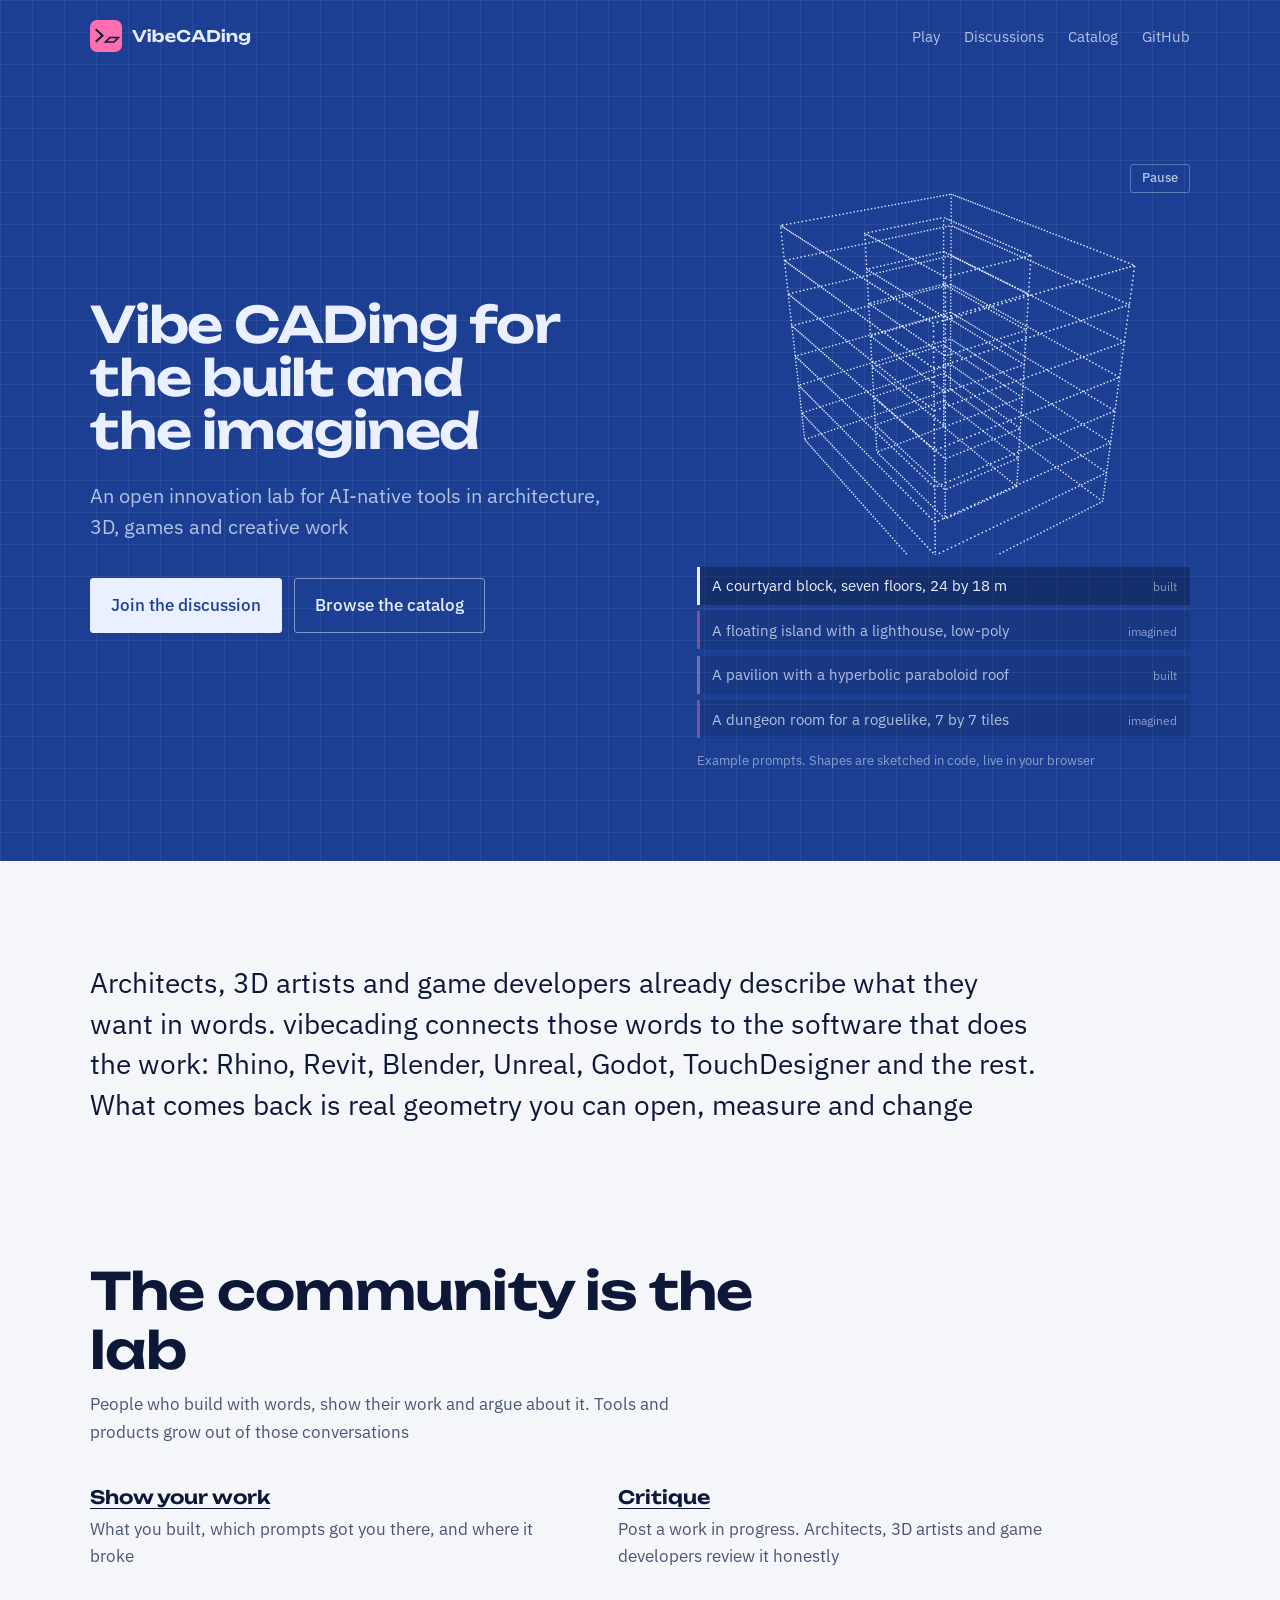
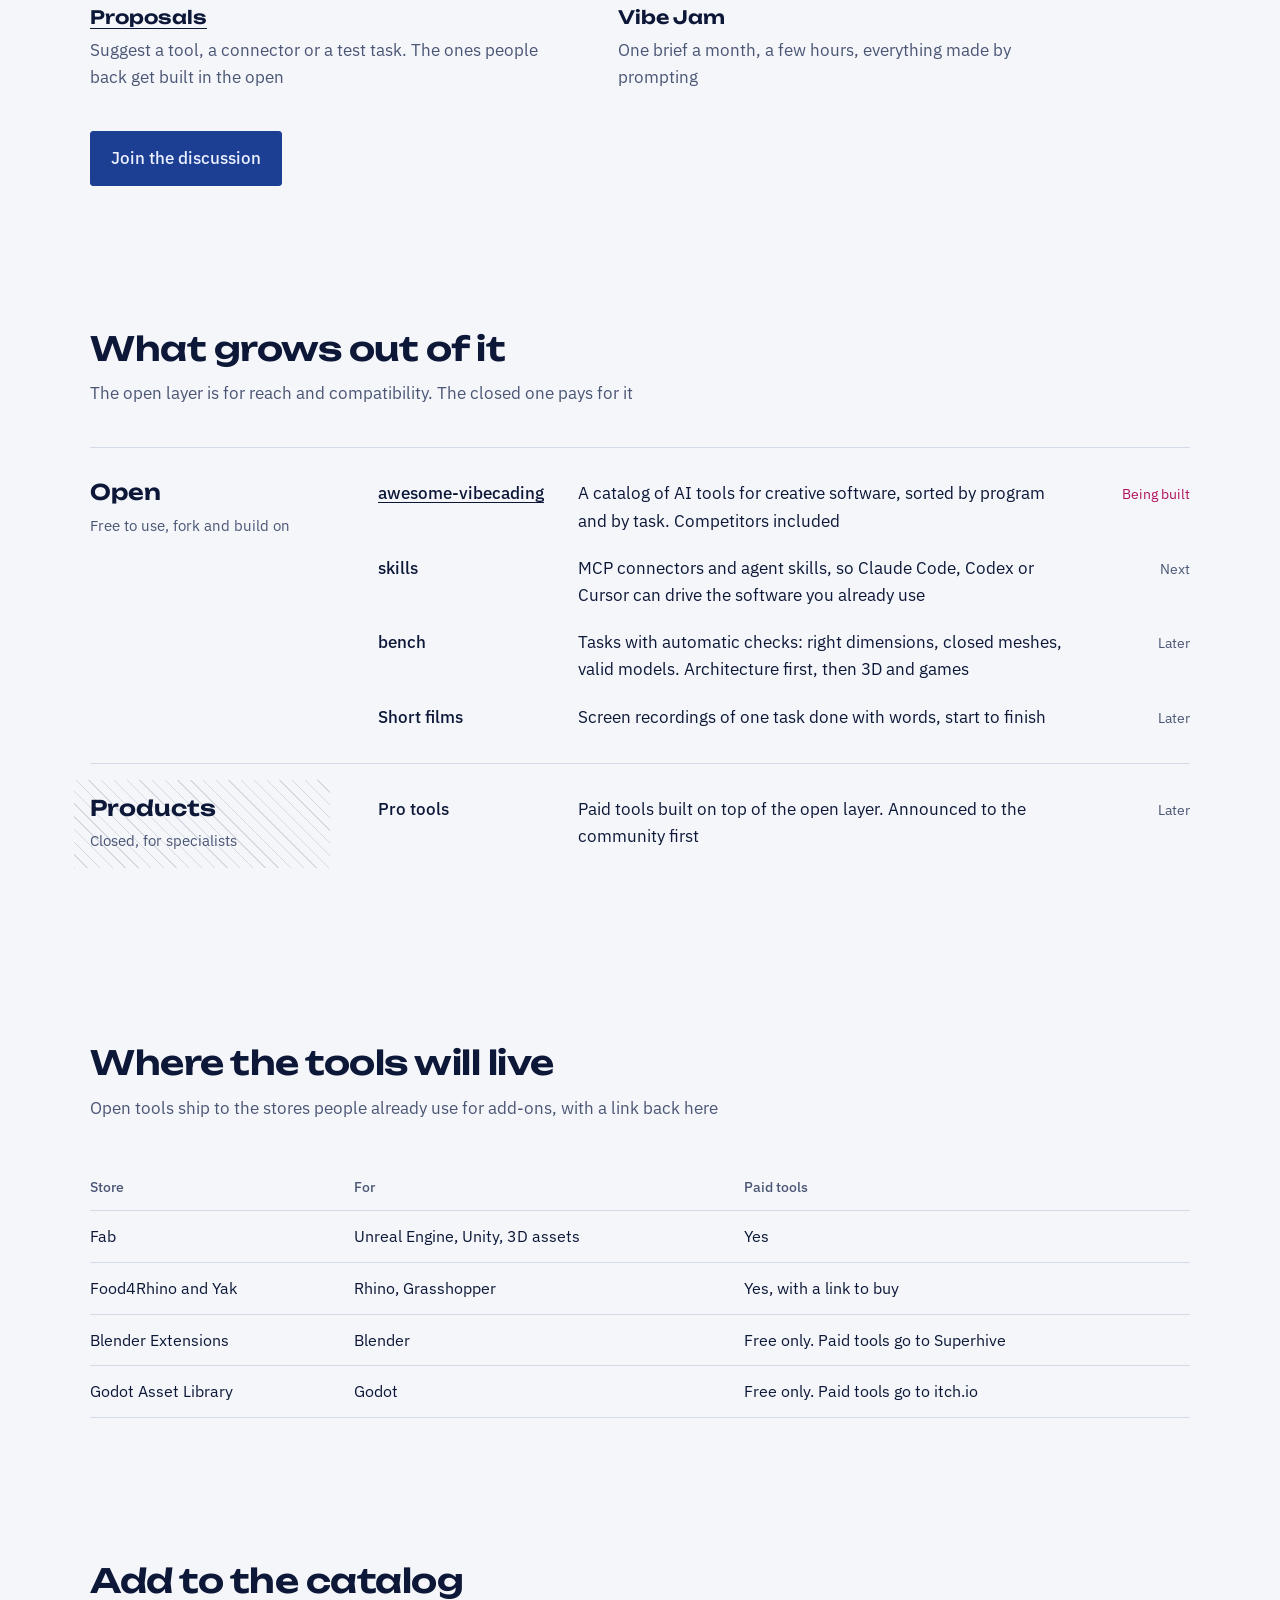
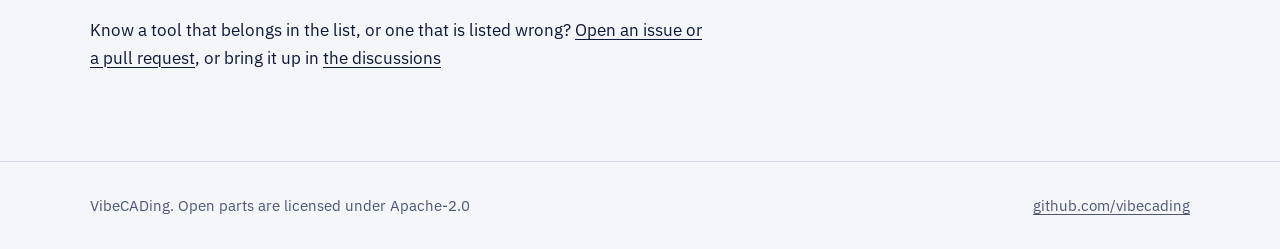
==== index.html @ 52954a2f "Add the logo, social cover and the geometry keyboard game at /play" ====
<!doctype html>
<html lang="en">
<head>
<meta charset="utf-8">
<meta name="viewport" content="width=device-width, initial-scale=1, viewport-fit=cover">
<title>VibeCADing</title>
<meta name="description" content="An open innovation lab for AI-native tools in architecture, 3D, games and creative work">
<meta property="og:title" content="VibeCADing">
<meta property="og:description" content="Vibe CADing for the built and the imagined">
<meta property="og:url" content="https://vibecading.io/">
<meta property="og:image" content="https://vibecading.io/brand/og-image.png">
<meta property="og:image:width" content="1200">
<meta property="og:image:height" content="630">
<meta name="twitter:card" content="summary_large_image">
<meta name="color-scheme" content="light dark">
<link rel="icon" href="/favicon.ico" sizes="any">
<link rel="icon" type="image/svg+xml" href="/brand/mark-a-32.svg">
<link rel="apple-touch-icon" href="/brand/apple-touch-icon.png">
<link rel="preconnect" href="https://fonts.googleapis.com">
<link rel="preconnect" href="https://fonts.gstatic.com" crossorigin>
<link rel="stylesheet" href="https://fonts.googleapis.com/css2?family=IBM+Plex+Sans:ital,wght@0,400;0,500;1,400&family=Unbounded:wght@500;600&display=swap">
<style>
:root {
  --paper: #F4F6FA;
  --ink: #0D1838;
  --muted: #4B5675;
  --rule: #D3DAE8;
  --blue: #1C3F94;
  --chalk: #EAF0FF;
  --chalk-soft: rgba(234, 240, 255, .74);
  --pink: #FF6FB0;
  --pink-ink: #B3125E;
  --hatch: rgba(13, 24, 56, .13);
  --display: "Unbounded", "Arial Black", system-ui, sans-serif;
  --text: "IBM Plex Sans", system-ui, -apple-system, "Segoe UI", sans-serif;
  --gutter: clamp(16px, 4vw, 40px);
  color-scheme: light;
}
@media (prefers-color-scheme: dark) {
  :root {
    --paper: #0B1330;
    --ink: #E6ECFA;
    --muted: #9AA6C4;
    --rule: #26325C;
    --blue: #17357E;
    --pink-ink: #FF8CC0;
    --hatch: rgba(230, 236, 250, .10);
    color-scheme: dark;
  }
}

* { box-sizing: border-box; }
html { -webkit-text-size-adjust: 100%; }
body {
  margin: 0;
  background: var(--paper);
  color: var(--ink);
  font: 400 1.0625rem/1.6 var(--text);
}
a { color: inherit; text-underline-offset: .2em; text-decoration-thickness: 1px; }
a:hover { text-decoration-thickness: 2px; }
:focus-visible { outline: 2px solid var(--pink); outline-offset: 3px; border-radius: 2px; }
.wrap { max-width: 1180px; margin-inline: auto; padding-inline: var(--gutter); }

/* hero: cyanotype sheet */
.sheet {
  background-color: var(--blue);
  background-image:
    linear-gradient(rgba(234, 240, 255, .07) 1px, transparent 1px),
    linear-gradient(90deg, rgba(234, 240, 255, .07) 1px, transparent 1px);
  background-size: 32px 32px;
  color: var(--chalk);
  padding-top: env(safe-area-inset-top, 0px);
}
.bar {
  display: flex; align-items: center; justify-content: space-between; gap: 1rem;
  padding-block: 1.25rem;
}
.mark { display: block; line-height: 0; }
.mark img { display: block; width: auto; height: 32px; }
.bar nav { display: flex; gap: 1.5rem; font-size: .95rem; }
.bar nav a { color: var(--chalk-soft); text-decoration: none; }
.bar nav a:hover { color: var(--chalk); text-decoration: underline; }

.hero {
  display: grid;
  grid-template-columns: minmax(0, 1.1fr) minmax(0, 1fr);
  gap: clamp(2rem, 5vw, 4.5rem);
  align-items: center;
  padding-block: clamp(2.5rem, 7vw, 5.5rem) clamp(3rem, 7vw, 6rem);
}
.hero h1 {
  font: 600 clamp(2rem, 3.9vw, 3.35rem)/1.06 var(--display);
  letter-spacing: -.025em;
  margin: 0 0 1.5rem;
  text-wrap: balance;
}
.sub { font-size: clamp(1.1rem, 1.6vw, 1.3rem); line-height: 1.5; color: var(--chalk-soft); max-width: 30em; margin: 0 0 2.25rem; }
.actions { display: flex; flex-wrap: wrap; gap: .75rem; margin: 0; }
.btn {
  display: inline-block; padding: .8rem 1.25rem; border-radius: 3px;
  border: 1px solid rgba(234, 240, 255, .5);
  font-weight: 500; text-decoration: none;
}
.btn:hover { border-color: var(--chalk); text-decoration: none; }
.btn.solid { background: var(--chalk); color: var(--blue); border-color: var(--chalk); }

.stage { position: relative; }
.stage canvas { display: block; width: 100%; aspect-ratio: 5 / 4; max-width: 100%; }
.pause {
  position: absolute; top: .25rem; right: 0;
  background: transparent; color: var(--chalk-soft);
  border: 1px solid rgba(234, 240, 255, .3); border-radius: 3px;
  font: 500 .8rem/1 var(--text); padding: .45rem .7rem; cursor: pointer;
}
.pause:hover { color: var(--chalk); border-color: var(--chalk); }
.prompts { list-style: none; margin: .75rem 0 0; padding: 0; display: grid; gap: .4rem; }
.prompts button {
  width: 100%; display: flex; justify-content: space-between; align-items: baseline; gap: 1rem;
  text-align: left; cursor: pointer;
  background: rgba(13, 24, 56, .18); color: var(--chalk-soft);
  border: 0; border-left: 3px solid rgba(234, 240, 255, .35);
  padding: .55rem .8rem; font: 400 .95rem/1.35 var(--text);
}
.prompts button[data-kind="imagined"] { border-left-color: rgba(255, 111, 176, .45); }
.prompts button:hover { color: var(--chalk); }
.prompts button[aria-pressed="true"] { background: rgba(13, 24, 56, .42); color: var(--chalk); border-left-color: var(--chalk); }
.prompts button[aria-pressed="true"][data-kind="imagined"] { border-left-color: var(--pink); }
.prompts small { font-size: .78rem; color: rgba(234, 240, 255, .55); white-space: nowrap; }
.note { font-size: .82rem; color: rgba(234, 240, 255, .55); margin: .75rem 0 0; }

/* body */
.manifest { padding-block: clamp(3.5rem, 8vw, 6.5rem) clamp(2.5rem, 5vw, 4rem); }
.manifest p {
  font: 400 clamp(1.3rem, 2.3vw, 1.75rem)/1.45 var(--text);
  max-width: 34em; margin: 0;
}
h2 { font: 600 clamp(1.5rem, 2.6vw, 2.1rem)/1.15 var(--display); letter-spacing: -.015em; margin: 0 0 .75rem; }
.lead { color: var(--muted); max-width: 38em; margin: 0 0 2.5rem; }
section.block { padding-block: clamp(2.5rem, 6vw, 4.5rem); }

.layer {
  display: grid; grid-template-columns: minmax(0, 15rem) minmax(0, 1fr);
  gap: 1rem 3rem; padding-block: 2rem; border-top: 1px solid var(--rule);
}
.layer h3 { font: 600 1.35rem/1.2 var(--display); margin: 0 0 .4rem; }
.layer header p { margin: 0; color: var(--muted); font-size: .95rem; }
.layer.closed header {
  padding: 1rem;
  margin: -1rem 0 0 -1rem;
  background: repeating-linear-gradient(45deg, var(--hatch) 0 1px, transparent 1px 9px);
}
.items { margin: 0; display: grid; gap: 1.25rem; }
.item { display: grid; grid-template-columns: minmax(0, 11rem) minmax(0, 1fr) 6.5rem; gap: .25rem 1.5rem; align-items: baseline; }
.item dt { font-weight: 500; }
.item dd { margin: 0; }
.item .status { color: var(--muted); font-size: .88rem; text-align: right; }
.item .status.now { color: var(--pink-ink); }

.core h2 { font-size: clamp(1.9rem, 4vw, 3.2rem); max-width: 14em; }
.acts {
  display: grid; grid-template-columns: repeat(2, minmax(0, 1fr));
  gap: 2.25rem clamp(2rem, 5vw, 4.5rem); margin: 0 0 2.5rem; max-width: 62rem;
}
.acts dt { font: 600 1.15rem/1.3 var(--display); margin-bottom: .4rem; }
.acts dd { margin: 0; color: var(--muted); }
.btn.ink { background: var(--blue); color: var(--chalk); border-color: var(--blue); }
.btn.ink:hover { border-color: var(--pink); }
.table-scroll { overflow-x: auto; }
table { border-collapse: collapse; width: 100%; min-width: 34rem; font-size: .98rem; }
th, td { text-align: left; padding: .8rem 1.25rem .8rem 0; border-bottom: 1px solid var(--rule); vertical-align: top; }
th { font-weight: 500; color: var(--muted); font-size: .9rem; }

.contribute p { max-width: 36em; }
footer { border-top: 1px solid var(--rule); padding-block: 2rem calc(2rem + env(safe-area-inset-bottom, 0px)); color: var(--muted); font-size: .92rem; }
footer .wrap { display: flex; flex-wrap: wrap; justify-content: space-between; gap: 1rem; }

@media (max-width: 860px) {
  .hero { grid-template-columns: minmax(0, 1fr); }
  .layer { grid-template-columns: minmax(0, 1fr); }
  .acts { grid-template-columns: minmax(0, 1fr); }
  .layer.closed header { margin: 0; }
  .item { grid-template-columns: minmax(0, 1fr) auto; }
  .item dd:not(.status) { grid-column: 1 / -1; grid-row: 2; }
  .item .status { grid-column: 2; grid-row: 1; }
}
@media (max-width: 480px) {
  .bar { flex-wrap: wrap; row-gap: .75rem; }
  .bar nav { gap: 1rem; flex-wrap: wrap; }
}
</style>
</head>
<body>

<div class="sheet">
  <header class="wrap bar">
    <a class="mark" href="/"><img src="/brand/lockup-a-dark.svg" width="162" height="32" alt="VibeCADing"></a>
    <nav aria-label="Main">
      <a href="/play/">Play</a>
      <a href="https://github.com/orgs/vibecading/discussions">Discussions</a>
      <a href="https://github.com/vibecading/awesome-vibecading">Catalog</a>
      <a href="https://github.com/vibecading">GitHub</a>
    </nav>
  </header>

  <main class="wrap hero">
    <div>
      <h1>Vibe CADing for the built and the imagined</h1>
      <p class="sub">An open innovation lab for AI-native tools in architecture, 3D, games and creative work</p>
      <p class="actions">
        <a class="btn solid" href="https://github.com/orgs/vibecading/discussions">Join the discussion</a>
        <a class="btn" href="https://github.com/vibecading/awesome-vibecading">Browse the catalog</a>
      </p>
    </div>

    <div class="stage">
      <canvas id="geo" role="img" aria-label="A point drawing of a courtyard block, seven floors"></canvas>
      <button class="pause" id="pause" type="button">Pause</button>
      <ul class="prompts" id="prompts"></ul>
      <p class="note">Example prompts. Shapes are sketched in code, live in your browser</p>
    </div>
  </main>
</div>

<section class="wrap manifest">
  <p>Architects, 3D artists and game developers already describe what they want in words. vibecading connects those words to the software that does the work: Rhino, Revit, Blender, Unreal, Godot, TouchDesigner and the rest. What comes back is real geometry you can open, measure and change</p>
</section>

<section class="wrap block core" aria-labelledby="core-h">
  <h2 id="core-h">The community is the lab</h2>
  <p class="lead">People who build with words, show their work and argue about it. Tools and products grow out of those conversations</p>
  <dl class="acts">
    <div><dt><a href="https://github.com/orgs/vibecading/discussions/categories/show-your-work">Show your work</a></dt><dd>What you built, which prompts got you there, and where it broke</dd></div>
    <div><dt><a href="https://github.com/orgs/vibecading/discussions/categories/critique">Critique</a></dt><dd>Post a work in progress. Architects, 3D artists and game developers review it honestly</dd></div>
    <div><dt><a href="https://github.com/orgs/vibecading/discussions/categories/proposals">Proposals</a></dt><dd>Suggest a tool, a connector or a test task. The ones people back get built in the open</dd></div>
    <div><dt>Vibe Jam</dt><dd>One brief a month, a few hours, everything made by prompting</dd></div>
  </dl>
  <p class="actions"><a class="btn ink" href="https://github.com/orgs/vibecading/discussions">Join the discussion</a></p>
</section>

<section class="wrap block" aria-labelledby="layers-h">
  <h2 id="layers-h">What grows out of it</h2>
  <p class="lead">The open layer is for reach and compatibility. The closed one pays for it</p>

  <article class="layer">
    <header>
      <h3>Open</h3>
      <p>Free to use, fork and build on</p>
    </header>
    <dl class="items">
      <div class="item">
        <dt><a href="https://github.com/vibecading/awesome-vibecading">awesome-vibecading</a></dt>
        <dd>A catalog of AI tools for creative software, sorted by program and by task. Competitors included</dd>
        <dd class="status now">Being built</dd>
      </div>
      <div class="item">
        <dt>skills</dt>
        <dd>MCP connectors and agent skills, so Claude Code, Codex or Cursor can drive the software you already use</dd>
        <dd class="status">Next</dd>
      </div>
      <div class="item">
        <dt>bench</dt>
        <dd>Tasks with automatic checks: right dimensions, closed meshes, valid models. Architecture first, then 3D and games</dd>
        <dd class="status">Later</dd>
      </div>
      <div class="item">
        <dt>Short films</dt>
        <dd>Screen recordings of one task done with words, start to finish</dd>
        <dd class="status">Later</dd>
      </div>
    </dl>
  </article>

  <article class="layer closed">
    <header>
      <h3>Products</h3>
      <p>Closed, for specialists</p>
    </header>
    <dl class="items">
      <div class="item">
        <dt>Pro tools</dt>
        <dd>Paid tools built on top of the open layer. Announced to the community first</dd>
        <dd class="status">Later</dd>
      </div>
    </dl>
  </article>
</section>

<section class="wrap block" aria-labelledby="stores-h">
  <h2 id="stores-h">Where the tools will live</h2>
  <p class="lead">Open tools ship to the stores people already use for add-ons, with a link back here</p>
  <div class="table-scroll">
    <table>
      <thead><tr><th scope="col">Store</th><th scope="col">For</th><th scope="col">Paid tools</th></tr></thead>
      <tbody>
        <tr><td>Fab</td><td>Unreal Engine, Unity, 3D assets</td><td>Yes</td></tr>
        <tr><td>Food4Rhino and Yak</td><td>Rhino, Grasshopper</td><td>Yes, with a link to buy</td></tr>
        <tr><td>Blender Extensions</td><td>Blender</td><td>Free only. Paid tools go to Superhive</td></tr>
        <tr><td>Godot Asset Library</td><td>Godot</td><td>Free only. Paid tools go to itch.io</td></tr>
      </tbody>
    </table>
  </div>
</section>

<section class="wrap block contribute" aria-labelledby="add-h">
  <h2 id="add-h">Add to the catalog</h2>
  <p>Know a tool that belongs in the list, or one that is listed wrong? <a href="https://github.com/vibecading/awesome-vibecading">Open an issue or a pull request</a>, or bring it up in <a href="https://github.com/orgs/vibecading/discussions">the discussions</a></p>
</section>

<footer>
  <div class="wrap">
    <span>VibeCADing. Open parts are licensed under Apache-2.0</span>
    <a href="https://github.com/vibecading">github.com/vibecading</a>
  </div>
</footer>

<script>
(() => {
  const N = 3200;

  // seeded random so shapes look the same on every visit
  let seed = 7;
  const rnd = () => (seed = (seed * 16807) % 2147483647) / 2147483647;

  function box(E, x0, y0, z0, x1, y1, z1) {
    const c = [[x0,z0],[x1,z0],[x1,z1],[x0,z1]];
    for (let i = 0; i < 4; i++) {
      const [ax, az] = c[i], [bx, bz] = c[(i + 1) % 4];
      E.push([ax,y0,az, bx,y0,bz], [ax,y1,az, bx,y1,bz], [ax,y0,az, ax,y1,az]);
    }
  }
  function rect(E, x0, z0, x1, z1, y) {
    E.push([x0,y,z0, x1,y,z0], [x1,y,z0, x1,y,z1], [x1,y,z1, x0,y,z1], [x0,y,z1, x0,y,z0]);
  }
  function ring(E, pts) {
    for (let i = 0; i < pts.length; i++) E.push([...pts[i], ...pts[(i + 1) % pts.length]]);
  }

  function courtyard() {
    const E = [], h = 3.2, floors = 7, top = h * floors;
    for (let f = 0; f <= floors; f++) { rect(E, 0, 0, 24, 18, f * h); rect(E, 6, 5, 18, 13, f * h); }
    for (const [x, z] of [[0,0],[24,0],[24,18],[0,18],[6,5],[18,5],[18,13],[6,13]]) E.push([x,0,z, x,top,z]);
    return E;
  }

  function island() {
    const E = [], k = 10;
    const radii = Array.from({ length: k }, () => 11 * (0.78 + 0.22 * rnd()));
    const layer = (y, s) => radii.map((r, i) => {
      const a = i / k * Math.PI * 2;
      return [Math.cos(a) * r * s, y, Math.sin(a) * r * s];
    });
    const rings = [layer(0, 1), layer(-3, 0.74), layer(-7, 0.38)];
    rings.forEach(r => ring(E, r));
    for (let j = 0; j < 2; j++) for (let i = 0; i < k; i++) E.push([...rings[j][i], ...rings[j + 1][i]]);
    for (let i = 0; i < k; i++) E.push([...rings[2][i], 0, -12, 0]);
    // lighthouse
    const lx = 2.5, lz = -1.5, sides = 8;
    const tower = (y, r) => Array.from({ length: sides }, (_, i) => {
      const a = i / sides * Math.PI * 2;
      return [lx + Math.cos(a) * r, y, lz + Math.sin(a) * r];
    });
    const levels = [[0, 1.9], [3, 1.65], [6, 1.4], [9, 1.2], [10.6, 1.5]];
    levels.forEach(([y, r]) => ring(E, tower(y, r)));
    const base = tower(0, 1.9), neck = tower(9, 1.2), lamp = tower(10.6, 1.5);
    for (let i = 0; i < sides; i++) { E.push([...base[i], ...neck[i]]); E.push([...lamp[i], lx, 12.8, lz]); }
    // waterfall over the rim
    const [wx, wy, wz] = rings[0][2];
    for (let i = 0; i < 4; i++) E.push([wx - 0.6 * i, wy, wz + 0.3 * i, wx * 1.05 - 0.6 * i, -16, wz * 1.05 + 0.3 * i]);
    return E;
  }

  function pavilion() {
    const E = [], s = 14, hs = [3, 8, 3, 8];
    const P = [[0,hs[0],0], [s,hs[1],0], [s,hs[2],s], [0,hs[3],s]];
    rect(E, -2, -2, s + 2, s + 2, 0);
    rect(E, -2, -2, s + 2, s + 2, 0.5);
    P.forEach(([x, y, z]) => E.push([x,0,z, x,y,z]));
    const S = (u, v) => [0, 1, 2].map(d =>
      (1-u)*(1-v)*P[0][d] + u*(1-v)*P[1][d] + u*v*P[2][d] + (1-u)*v*P[3][d]);
    const n = 12;
    for (let i = 0; i <= n; i++) {
      const t = i / n;
      E.push([...S(t, 0), ...S(t, 1)], [...S(0, t), ...S(1, t)]);
    }
    return E;
  }

  function dungeon() {
    const E = [], t = 2, n = 7, w = t * n;
    for (let i = 0; i <= n; i++) E.push([i*t,0,0, i*t,0,w], [0,0,i*t, w,0,i*t]);
    for (let i = 0; i < n; i++) for (let j = 0; j < n; j++) {
      const edge = i === 0 || j === 0 || i === n - 1 || j === n - 1;
      if (!edge || (j === 0 && i === 3)) continue;
      const stack = 1 + (rnd() < 0.55 ? 1 : 0);
      for (let b = 0; b < stack; b++) box(E, i*t, b*t, j*t, (i+1)*t, (b+1)*t, (j+1)*t);
    }
    box(E, 3*t, 0, 3*t, 4*t, t, 4*t); box(E, 3*t, t, 3*t, 4*t, 2*t, 4*t);
    box(E, 5*t + 0.2, 0, 5*t + 0.5, 6*t - 0.2, 1.1, 6*t - 0.3);
    return E;
  }

  function sample(E) {
    const lens = E.map(e => Math.hypot(e[3]-e[0], e[4]-e[1], e[5]-e[2]));
    const total = lens.reduce((a, b) => a + b, 0);
    let mn = [1e9,1e9,1e9], mx = [-1e9,-1e9,-1e9];
    E.forEach(e => { for (let d = 0; d < 3; d++) { mn[d] = Math.min(mn[d], e[d], e[d+3]); mx[d] = Math.max(mx[d], e[d], e[d+3]); } });
    const c = mn.map((v, d) => (v + mx[d]) / 2);
    const k = 2.3 / Math.max(mx[0]-mn[0], mx[1]-mn[1], mx[2]-mn[2]);
    const out = new Float32Array(N * 3);
    let ei = 0, acc = 0;
    for (let i = 0; i < N; i++) {
      const target = (i + 0.5) / N * total;
      while (acc + lens[ei] < target && ei < E.length - 1) acc += lens[ei++];
      const e = E[ei], f = lens[ei] ? (target - acc) / lens[ei] : 0;
      for (let d = 0; d < 3; d++) out[i*3+d] = (e[d] + (e[d+3] - e[d]) * f - c[d]) * k;
    }
    return out;
  }

  const shapes = [
    { prompt: "A courtyard block, seven floors, 24 by 18 m", kind: "built", label: "a courtyard block, seven floors", pts: sample(courtyard()) },
    { prompt: "A floating island with a lighthouse, low-poly", kind: "imagined", label: "a floating island with a lighthouse", pts: sample(island()) },
    { prompt: "A pavilion with a hyperbolic paraboloid roof", kind: "built", label: "a pavilion with a saddle-shaped roof", pts: sample(pavilion()) },
    { prompt: "A dungeon room for a roguelike, 7 by 7 tiles", kind: "imagined", label: "a dungeon room on a tile grid", pts: sample(dungeon()) },
  ];

  const canvas = document.getElementById("geo");
  const ctx = canvas.getContext("2d");
  const list = document.getElementById("prompts");
  const pauseBtn = document.getElementById("pause");
  const reduce = matchMedia("(prefers-reduced-motion: reduce)");

  const buttons = shapes.map((s, i) => {
    const li = document.createElement("li");
    const b = document.createElement("button");
    b.type = "button";
    b.dataset.kind = s.kind;
    b.innerHTML = `<span></span><small>${s.kind}</small>`;
    b.firstChild.textContent = s.prompt;
    b.addEventListener("click", () => go(i, true));
    li.appendChild(b);
    list.appendChild(li);
    return b;
  });

  let from = 0, to = 0, t0 = 0, morphing = false, last = performance.now(), held = 0;
  let angle = 0.65, playing = !reduce.matches;
  const MORPH = 1800, HOLD = 4200;

  function go(i, byUser) {
    if (i === to && !morphing) return;
    from = to; to = i; t0 = performance.now(); held = 0;
    morphing = !reduce.matches;
    buttons.forEach((b, j) => b.setAttribute("aria-pressed", String(j === i)));
    canvas.setAttribute("aria-label", "A point drawing of " + shapes[i].label);
    if (byUser && !reduce.matches) held = -2500;
    if (!running) frame(performance.now());
  }

  pauseBtn.addEventListener("click", () => {
    playing = !playing;
    pauseBtn.textContent = playing ? "Pause" : "Play";
    if (playing && !running) { last = performance.now(); frame(last); }
  });
  if (!playing) pauseBtn.textContent = "Play";

  let W = 0, H = 0, dpr = 1;
  function resize() {
    dpr = Math.min(window.devicePixelRatio || 1, 2);
    const r = canvas.getBoundingClientRect();
    W = r.width; H = r.height;
    canvas.width = Math.round(W * dpr); canvas.height = Math.round(H * dpr);
    if (!running) draw();
  }
  new ResizeObserver(resize).observe(canvas);

  const STEPS = 12;
  const mix = (a, b, w) => a.map((v, i) => Math.round(v + (b[i] - v) * w));
  const chalk = [234, 240, 255], pink = [255, 111, 176];
  const palette = Array.from({ length: STEPS + 1 }, (_, k) => `rgb(${mix(chalk, pink, k / STEPS).join(",")})`);
  const ease = x => x < .5 ? 4*x*x*x : 1 - Math.pow(-2*x + 2, 3) / 2;

  function draw() {
    if (!W) return;
    ctx.setTransform(dpr, 0, 0, dpr, 0, 0);
    ctx.clearRect(0, 0, W, H);
    const p = morphing ? Math.min(1, (performance.now() - t0) / MORPH) : 1;
    const A = shapes[from].pts, B = shapes[to].pts;
    const kA = shapes[from].kind === "imagined" ? 1 : 0, kB = shapes[to].kind === "imagined" ? 1 : 0;
    const ca = Math.cos(angle), sa = Math.sin(angle), tilt = 0.5, ct = Math.cos(tilt), st = Math.sin(tilt);
    const scale = Math.min(W, H) * 0.3, cx = W / 2, cy = H * 0.52, dist = 6;
    const buckets = Array.from({ length: STEPS + 1 }, () => []);
    for (let i = 0; i < N; i++) {
      const local = ease(Math.max(0, Math.min(1, p * 1.5 - i / N * 0.5)));
      const x = A[i*3] + (B[i*3] - A[i*3]) * local;
      const y = A[i*3+1] + (B[i*3+1] - A[i*3+1]) * local;
      const z = A[i*3+2] + (B[i*3+2] - A[i*3+2]) * local;
      const xr = x * ca - z * sa, zr = x * sa + z * ca;
      const yr = y * ct - zr * st, zd = y * st + zr * ct;
      const s = dist / (dist - zd);
      const k = Math.round((kA + (kB - kA) * local) * STEPS);
      buckets[k].push(cx + xr * s * scale, cy - yr * s * scale, 0.9 + s * 0.5);
    }
    buckets.forEach((b, k) => {
      if (!b.length) return;
      ctx.fillStyle = palette[k];
      for (let j = 0; j < b.length; j += 3) ctx.fillRect(b[j], b[j+1], b[j+2], b[j+2]);
    });
    if (p >= 1) morphing = false;
  }

  let running = false;
  function frame(now) {
    const dt = Math.min(64, now - last); last = now;
    if (playing) {
      angle += dt * 0.00018;
      if (!morphing) { held += dt; if (held > HOLD) go((to + 1) % shapes.length, false); }
    }
    draw();
    running = playing || morphing;
    if (running) requestAnimationFrame(frame);
  }

  reduce.addEventListener("change", () => {
    playing = !reduce.matches;
    pauseBtn.textContent = playing ? "Pause" : "Play";
    if (playing && !running) { last = performance.now(); frame(last); }
  });

  buttons[0].setAttribute("aria-pressed", "true");
  resize();
  last = performance.now();
  frame(last);
})();
</script>
</body>
</html>
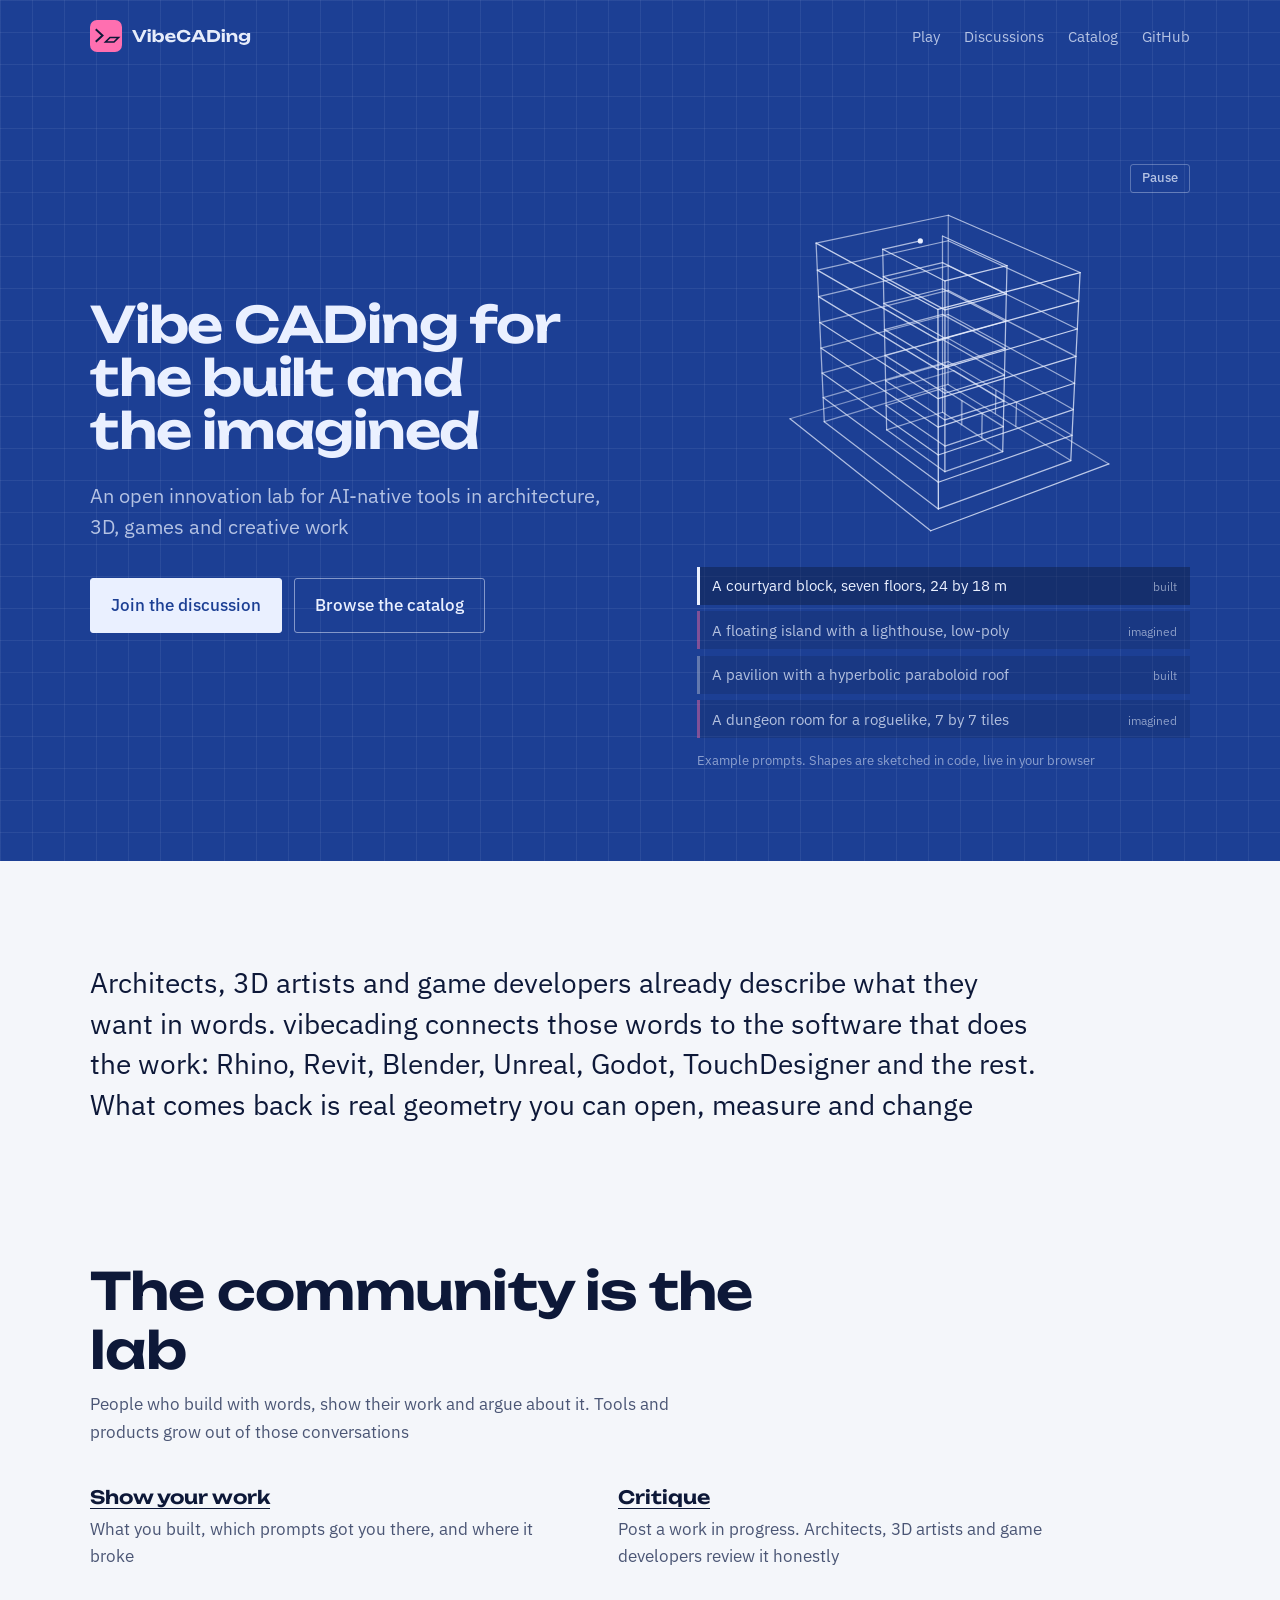
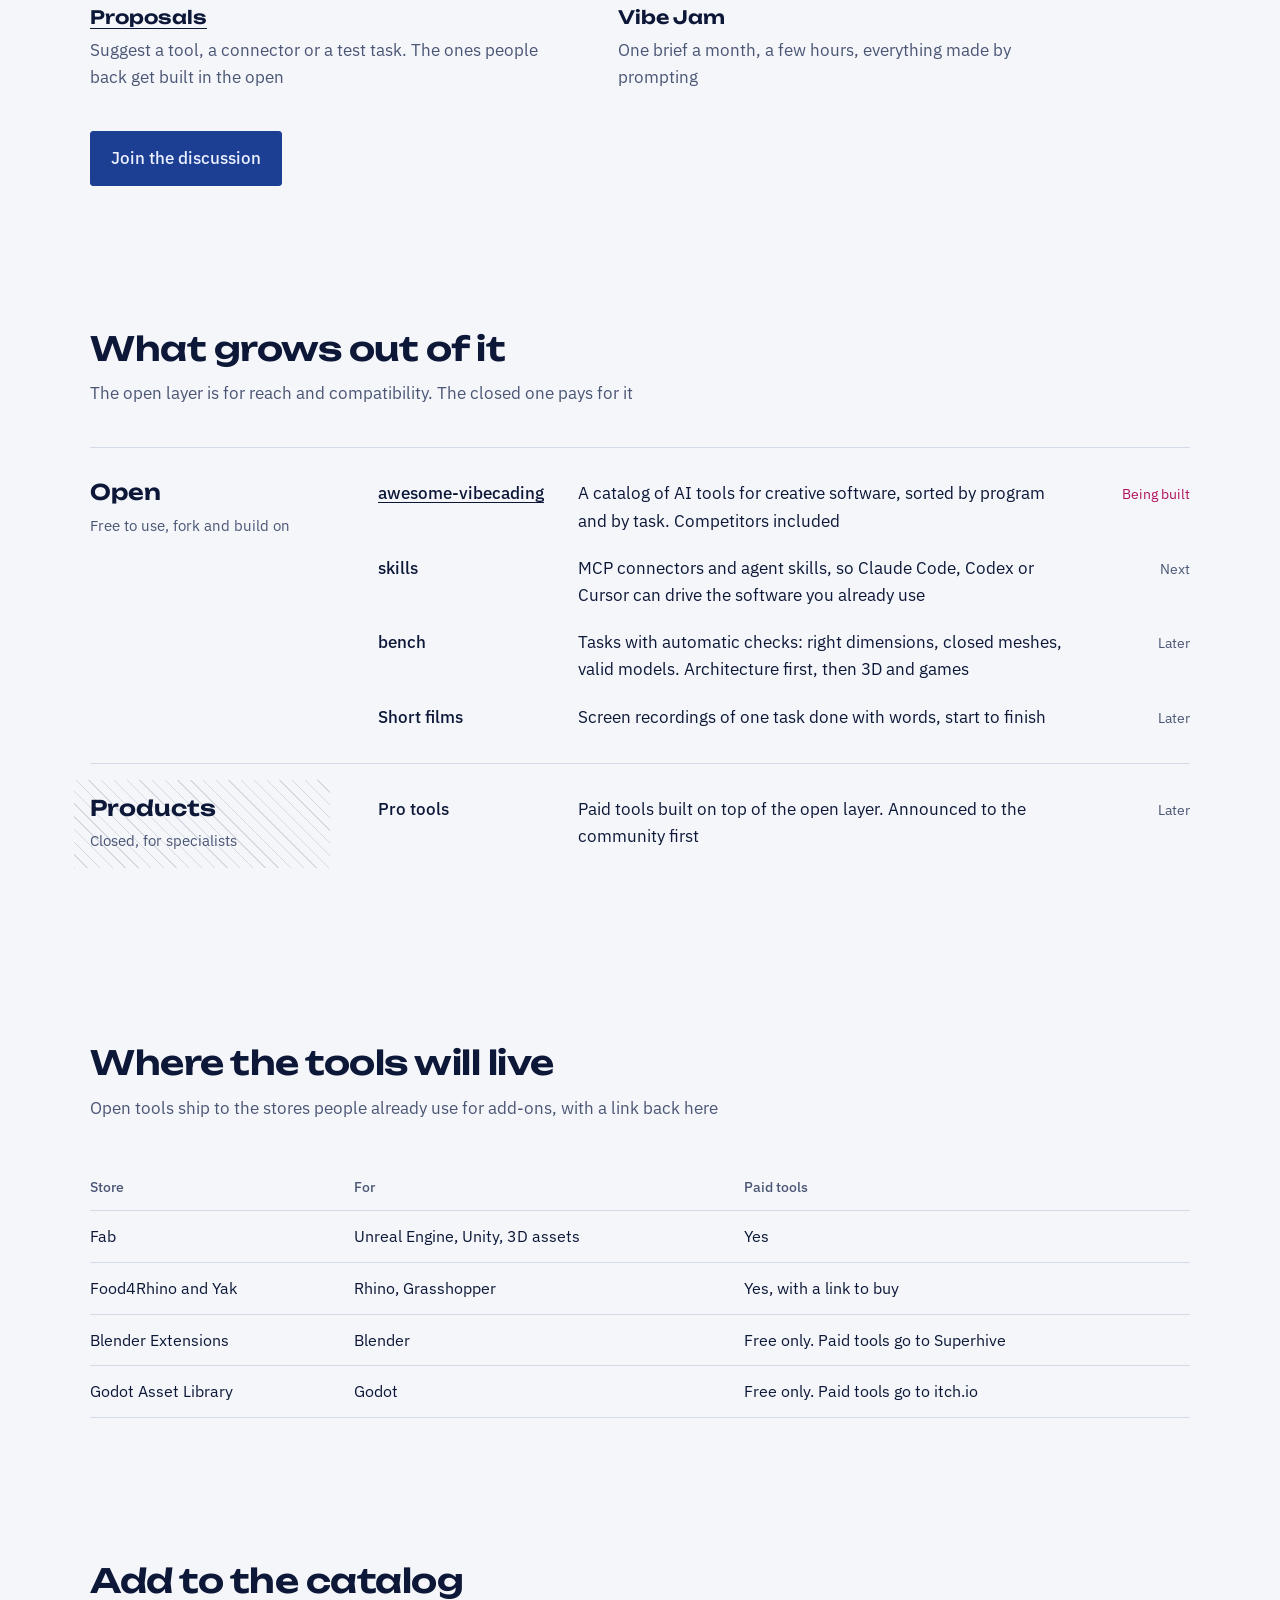
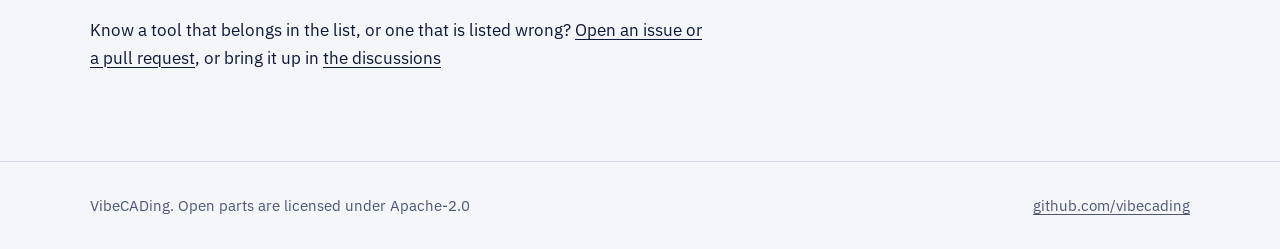
==== commit f195cd48: "Draw the hero shapes as lines and square off the avatar The hero sketches each prompt edge by edge, " ====
--- a/index.html
+++ b/index.html
@@ -214,7 +214,7 @@
     </div>
 
     <div class="stage">
-      <canvas id="geo" role="img" aria-label="A point drawing of a courtyard block, seven floors"></canvas>
+      <canvas id="geo" role="img" aria-label="A line drawing of a courtyard block, seven floors"></canvas>
       <button class="pause" id="pause" type="button">Pause</button>
       <ul class="prompts" id="prompts"></ul>
       <p class="note">Example prompts. Shapes are sketched in code, live in your browser</p>
@@ -316,12 +316,11 @@
 
 <script>
 (() => {
-  const N = 3200;
-
   // seeded random so shapes look the same on every visit
   let seed = 7;
   const rnd = () => (seed = (seed * 16807) % 2147483647) / 2147483647;
 
+  // geometry is a list of edges [x0,y0,z0, x1,y1,z1], y up
   function box(E, x0, y0, z0, x1, y1, z1) {
     const c = [[x0,z0],[x1,z0],[x1,z1],[x0,z1]];
     for (let i = 0; i < 4; i++) {
@@ -335,50 +334,78 @@
   function ring(E, pts) {
     for (let i = 0; i < pts.length; i++) E.push([...pts[i], ...pts[(i + 1) % pts.length]]);
   }
+  const circle = (x, y, z, r, n, turn = 0) => Array.from({ length: n }, (_, i) => {
+    const a = (i + turn) / n * Math.PI * 2;
+    return [x + Math.cos(a) * r, y, z + Math.sin(a) * r];
+  });
+  // a tapered prism: rings at each level, verticals between the first and last
+  function tower(E, x, z, levels, n) {
+    const rings = levels.map(([y, r]) => circle(x, y, z, r, n));
+    rings.forEach(r => ring(E, r));
+    for (let i = 0; i < n; i++) E.push([...rings[0][i], ...rings[rings.length - 1][i]]);
+    return rings;
+  }
 
   function courtyard() {
     const E = [], h = 3.2, floors = 7, top = h * floors;
+    rect(E, -3, -3, 27, 21, 0);
     for (let f = 0; f <= floors; f++) { rect(E, 0, 0, 24, 18, f * h); rect(E, 6, 5, 18, 13, f * h); }
     for (const [x, z] of [[0,0],[24,0],[24,18],[0,18],[6,5],[18,5],[18,13],[6,13]]) E.push([x,0,z, x,top,z]);
+    // gate through the south wing
+    E.push([10,0,0, 10,h,0], [14,0,0, 14,h,0], [10,0,5, 10,h,5], [14,0,5, 14,h,5]);
     return E;
   }
 
   function island() {
-    const E = [], k = 10;
-    const radii = Array.from({ length: k }, () => 11 * (0.78 + 0.22 * rnd()));
-    const layer = (y, s) => radii.map((r, i) => {
-      const a = i / k * Math.PI * 2;
-      return [Math.cos(a) * r * s, y, Math.sin(a) * r * s];
+    const E = [], k = 9;
+    const top = Array.from({ length: k }, (_, i) => {
+      const a = i / k * Math.PI * 2, r = 9 * (0.8 + 0.25 * rnd());
+      return [Math.cos(a) * r, 0, Math.sin(a) * r * 0.85];
     });
-    const rings = [layer(0, 1), layer(-3, 0.74), layer(-7, 0.38)];
-    rings.forEach(r => ring(E, r));
-    for (let j = 0; j < 2; j++) for (let i = 0; i < k; i++) E.push([...rings[j][i], ...rings[j + 1][i]]);
-    for (let i = 0; i < k; i++) E.push([...rings[2][i], 0, -12, 0]);
-    // lighthouse
-    const lx = 2.5, lz = -1.5, sides = 8;
-    const tower = (y, r) => Array.from({ length: sides }, (_, i) => {
-      const a = i / sides * Math.PI * 2;
-      return [lx + Math.cos(a) * r, y, lz + Math.sin(a) * r];
+    // each rock ring sits half a step round from the one above, so the sides read as facets
+    const mid = top.map((p, i) => {
+      const q = top[(i + 1) % k], s = 0.72;
+      return [(p[0] + q[0]) / 2 * s, -2.6, (p[2] + q[2]) / 2 * s];
     });
-    const levels = [[0, 1.9], [3, 1.65], [6, 1.4], [9, 1.2], [10.6, 1.5]];
-    levels.forEach(([y, r]) => ring(E, tower(y, r)));
-    const base = tower(0, 1.9), neck = tower(9, 1.2), lamp = tower(10.6, 1.5);
-    for (let i = 0; i < sides; i++) { E.push([...base[i], ...neck[i]]); E.push([...lamp[i], lx, 12.8, lz]); }
-    // waterfall over the rim
-    const [wx, wy, wz] = rings[0][2];
-    for (let i = 0; i < 4; i++) E.push([wx - 0.6 * i, wy, wz + 0.3 * i, wx * 1.05 - 0.6 * i, -16, wz * 1.05 + 0.3 * i]);
+    const low = mid.map((p, i) => {
+      const q = mid[(i + 1) % k], s = 0.5;
+      return [(p[0] + q[0]) / 2 * s, -6, (p[2] + q[2]) / 2 * s];
+    });
+    const tip = [0.8, -11, -0.4];
+    ring(E, top); ring(E, mid); ring(E, low);
+    for (let i = 0; i < k; i++) {
+      E.push([...top[i], ...mid[i]], [...top[(i + 1) % k], ...mid[i]]);
+      E.push([...mid[i], ...low[i]], [...mid[(i + 1) % k], ...low[i]]);
+      E.push([...low[i], ...tip]);
+    }
+    // lighthouse: tapered tower, gallery, lantern, roof
+    const lx = 3, lz = -1.5, n = 8;
+    tower(E, lx, lz, [[0, 1.5], [6.5, 0.95]], n);
+    ring(E, circle(lx, 6.5, lz, 1.45, n));
+    const lantern = tower(E, lx, lz, [[6.5, 0.8], [8, 0.8]], n);
+    for (let i = 0; i < n; i++) E.push([...lantern[1][i], lx, 9.6, lz]);
+    // two low-poly trees
+    for (const [x, z, s] of [[-4, 2, 1], [-1.5, 4.2, 0.75]]) {
+      const base = circle(x, 0.6 * s, z, 1.3 * s, 5, 0.3);
+      ring(E, base);
+      base.forEach(p => E.push([...p, x, 4 * s, z]));
+      E.push([x, 0, z, x, 0.6 * s, z]);
+    }
     return E;
   }
 
   function pavilion() {
-    const E = [], s = 14, hs = [3, 8, 3, 8];
-    const P = [[0,hs[0],0], [s,hs[1],0], [s,hs[2],s], [0,hs[3],s]];
-    rect(E, -2, -2, s + 2, s + 2, 0);
-    rect(E, -2, -2, s + 2, s + 2, 0.5);
-    P.forEach(([x, y, z]) => E.push([x,0,z, x,y,z]));
+    const E = [], s = 14;
+    // a saddle resting on its two low corners, the high ones cantilevered
+    const P = [[0,2.6,0], [s,8,0], [s,2.6,s], [0,8,s]];
+    rect(E, -3, -3, s + 3, s + 3, 0);
+    for (const [x, y, z] of [P[0], P[2]]) {
+      rect(E, x - 1, z - 1, x + 1, z + 1, 0);
+      E.push([x, 0, z, x, y, z]);
+    }
     const S = (u, v) => [0, 1, 2].map(d =>
       (1-u)*(1-v)*P[0][d] + u*(1-v)*P[1][d] + u*v*P[2][d] + (1-u)*v*P[3][d]);
-    const n = 12;
+    const n = 10;
     for (let i = 0; i <= n; i++) {
       const t = i / n;
       E.push([...S(t, 0), ...S(t, 1)], [...S(0, t), ...S(1, t)]);
@@ -387,42 +414,61 @@
   }
 
   function dungeon() {
-    const E = [], t = 2, n = 7, w = t * n;
+    const E = [], t = 2, n = 7, w = t * n, h = 2.6, d = 0.6;
     for (let i = 0; i <= n; i++) E.push([i*t,0,0, i*t,0,w], [0,0,i*t, w,0,i*t]);
-    for (let i = 0; i < n; i++) for (let j = 0; j < n; j++) {
-      const edge = i === 0 || j === 0 || i === n - 1 || j === n - 1;
-      if (!edge || (j === 0 && i === 3)) continue;
-      const stack = 1 + (rnd() < 0.55 ? 1 : 0);
-      for (let b = 0; b < stack; b++) box(E, i*t, b*t, j*t, (i+1)*t, (b+1)*t, (j+1)*t);
-    }
-    box(E, 3*t, 0, 3*t, 4*t, t, 4*t); box(E, 3*t, t, 3*t, 4*t, 2*t, 4*t);
-    box(E, 5*t + 0.2, 0, 5*t + 0.5, 6*t - 0.2, 1.1, 6*t - 0.3);
+    // walls with a doorway in the middle of the near side
+    box(E, 0, 0, w - d, w, h, w);
+    box(E, 0, 0, 0, d, h, w - d);
+    box(E, w - d, 0, 0, w, h, w - d);
+    box(E, d, 0, 0, 3 * t, h, d);
+    box(E, 4 * t, 0, 0, w - d, h, d);
+    // pillars, a chest, and a step up to the dais
+    for (const [i, j] of [[2, 2], [4, 2], [2, 4], [4, 4]]) box(E, i*t + .55, 0, j*t + .55, (i+1)*t - .55, h, (j+1)*t - .55);
+    box(E, 3*t + .4, 0, 5*t + .5, 4*t - .4, .9, 6*t - .3);
+    box(E, 2*t, 0, 6*t - d, 5*t, .3, w - d);
     return E;
   }
 
-  function sample(E) {
-    const lens = E.map(e => Math.hypot(e[3]-e[0], e[4]-e[1], e[5]-e[2]));
-    const total = lens.reduce((a, b) => a + b, 0);
+  // centre on the bounding box, scale to a unit sphere, order edges bottom to top so drawing builds upwards
+  function prepare(E) {
     let mn = [1e9,1e9,1e9], mx = [-1e9,-1e9,-1e9];
     E.forEach(e => { for (let d = 0; d < 3; d++) { mn[d] = Math.min(mn[d], e[d], e[d+3]); mx[d] = Math.max(mx[d], e[d], e[d+3]); } });
     const c = mn.map((v, d) => (v + mx[d]) / 2);
-    const k = 2.3 / Math.max(mx[0]-mn[0], mx[1]-mn[1], mx[2]-mn[2]);
-    const out = new Float32Array(N * 3);
-    let ei = 0, acc = 0;
-    for (let i = 0; i < N; i++) {
-      const target = (i + 0.5) / N * total;
-      while (acc + lens[ei] < target && ei < E.length - 1) acc += lens[ei++];
-      const e = E[ei], f = lens[ei] ? (target - acc) / lens[ei] : 0;
-      for (let d = 0; d < 3; d++) out[i*3+d] = (e[d] + (e[d+3] - e[d]) * f - c[d]) * k;
-    }
-    return out;
+    const k = 2 / Math.hypot(mx[0]-mn[0], mx[1]-mn[1], mx[2]-mn[2]);
+    const edges = E.map(e => {
+      const v = e.map((x, i) => (x - c[i % 3]) * k);
+      // draw each edge from its lower end
+      return v[1] <= v[4] ? v : [v[3], v[4], v[5], v[0], v[1], v[2]];
+    });
+    edges.sort((a, b) => (a[1] + a[4] * .35) - (b[1] + b[4] * .35));
+    const lens = edges.map(e => Math.hypot(e[3]-e[0], e[4]-e[1], e[5]-e[2]));
+    // how far the drawing reaches on screen over a full turn, so it can be fitted once and never clipped
+    let rx = 0, y0 = 1e9, y1 = -1e9;
+    for (let s = 0; s < 72; s++) {
+      const a = s / 72 * Math.PI * 2;
+      edges.forEach(e => { for (let j = 0; j < 6; j += 3) {
+        const [x, y] = view(e[j], e[j+1], e[j+2], a);
+        rx = Math.max(rx, Math.abs(x)); y0 = Math.min(y0, y); y1 = Math.max(y1, y);
+      } });
+    }
+    return { edges, lens, total: lens.reduce((a, b) => a + b, 0), rx, y0, y1 };
+  }
+
+  const DIST = 6, TILT = 0.42;
+  // rotate about the vertical axis, tilt towards the viewer, then perspective; y comes back pointing up
+  function view(x, y, z, angle) {
+    const ca = Math.cos(angle), sa = Math.sin(angle), ct = Math.cos(TILT), st = Math.sin(TILT);
+    const xr = x * ca - z * sa, zr = x * sa + z * ca;
+    const yr = y * ct - zr * st, zd = y * st + zr * ct;
+    const s = DIST / (DIST - zd);
+    return [xr * s, yr * s, zd];
   }
 
   const shapes = [
-    { prompt: "A courtyard block, seven floors, 24 by 18 m", kind: "built", label: "a courtyard block, seven floors", pts: sample(courtyard()) },
-    { prompt: "A floating island with a lighthouse, low-poly", kind: "imagined", label: "a floating island with a lighthouse", pts: sample(island()) },
-    { prompt: "A pavilion with a hyperbolic paraboloid roof", kind: "built", label: "a pavilion with a saddle-shaped roof", pts: sample(pavilion()) },
-    { prompt: "A dungeon room for a roguelike, 7 by 7 tiles", kind: "imagined", label: "a dungeon room on a tile grid", pts: sample(dungeon()) },
+    { prompt: "A courtyard block, seven floors, 24 by 18 m", kind: "built", label: "a courtyard block, seven floors", geo: prepare(courtyard()) },
+    { prompt: "A floating island with a lighthouse, low-poly", kind: "imagined", label: "a floating island with a lighthouse", geo: prepare(island()) },
+    { prompt: "A pavilion with a hyperbolic paraboloid roof", kind: "built", label: "a pavilion with a saddle-shaped roof", geo: prepare(pavilion()) },
+    { prompt: "A dungeon room for a roguelike, 7 by 7 tiles", kind: "imagined", label: "a dungeon room on a tile grid", geo: prepare(dungeon()) },
   ];
 
   const canvas = document.getElementById("geo");
@@ -444,16 +490,16 @@
     return b;
   });
 
-  let from = 0, to = 0, t0 = 0, morphing = false, last = performance.now(), held = 0;
+  let from = -1, to = 0, t0 = performance.now(), drawing = !reduce.matches, last = t0, held = 0;
   let angle = 0.65, playing = !reduce.matches;
-  const MORPH = 1800, HOLD = 4200;
+  const ERASE = 450, DRAW = 2200, HOLD = 4200;
 
   function go(i, byUser) {
-    if (i === to && !morphing) return;
+    if (i === to && !drawing) return;
     from = to; to = i; t0 = performance.now(); held = 0;
-    morphing = !reduce.matches;
+    drawing = !reduce.matches;
     buttons.forEach((b, j) => b.setAttribute("aria-pressed", String(j === i)));
-    canvas.setAttribute("aria-label", "A point drawing of " + shapes[i].label);
+    canvas.setAttribute("aria-label", "A line drawing of " + shapes[i].label);
     if (byUser && !reduce.matches) held = -2500;
     if (!running) frame(performance.now());
   }
@@ -475,39 +521,52 @@
   }
   new ResizeObserver(resize).observe(canvas);
 
-  const STEPS = 12;
-  const mix = (a, b, w) => a.map((v, i) => Math.round(v + (b[i] - v) * w));
-  const chalk = [234, 240, 255], pink = [255, 111, 176];
-  const palette = Array.from({ length: STEPS + 1 }, (_, k) => `rgb(${mix(chalk, pink, k / STEPS).join(",")})`);
-  const ease = x => x < .5 ? 4*x*x*x : 1 - Math.pow(-2*x + 2, 3) / 2;
+  const colour = { built: "234, 240, 255", imagined: "255, 111, 176" };
+  const ease = x => 1 - Math.pow(1 - x, 3);
+
+  // draws the first `p` share of a shape's line length; returns the pen position
+  function sketch(shape, p, fade) {
+    const { edges, lens, total, rx, y0, y1 } = shape.geo;
+    // the top band is left to the pause button
+    const scale = Math.min(W * 0.44 / rx, H * 0.8 / (y1 - y0)), cx = W / 2, cy = H * 0.54 + (y0 + y1) / 2 * scale;
+    const proj = (x, y, z) => {
+      const [px, py, zd] = view(x, y, z, angle);
+      return [cx + px * scale, cy - py * scale, zd];
+    };
+    let left = p * total, pen = null;
+    ctx.lineWidth = 1.25;
+    ctx.lineCap = "round";
+    for (let i = 0; i < edges.length && left > 0; i++) {
+      const e = edges[i], f = Math.min(1, left / lens[i]);
+      left -= lens[i];
+      const a = proj(e[0], e[1], e[2]);
+      const b = proj(e[0] + (e[3]-e[0]) * f, e[1] + (e[4]-e[1]) * f, e[2] + (e[5]-e[2]) * f);
+      // nearer lines brighter, so the shape keeps its depth while it turns
+      const depth = ((a[2] + b[2]) / 2 + 1) / 2;
+      ctx.strokeStyle = `rgba(${colour[shape.kind]}, ${(0.38 + 0.62 * depth) * fade})`;
+      ctx.beginPath(); ctx.moveTo(a[0], a[1]); ctx.lineTo(b[0], b[1]); ctx.stroke();
+      if (f < 1) pen = b;
+    }
+    return pen;
+  }
 
   function draw() {
     if (!W) return;
     ctx.setTransform(dpr, 0, 0, dpr, 0, 0);
     ctx.clearRect(0, 0, W, H);
-    const p = morphing ? Math.min(1, (performance.now() - t0) / MORPH) : 1;
-    const A = shapes[from].pts, B = shapes[to].pts;
-    const kA = shapes[from].kind === "imagined" ? 1 : 0, kB = shapes[to].kind === "imagined" ? 1 : 0;
-    const ca = Math.cos(angle), sa = Math.sin(angle), tilt = 0.5, ct = Math.cos(tilt), st = Math.sin(tilt);
-    const scale = Math.min(W, H) * 0.3, cx = W / 2, cy = H * 0.52, dist = 6;
-    const buckets = Array.from({ length: STEPS + 1 }, () => []);
-    for (let i = 0; i < N; i++) {
-      const local = ease(Math.max(0, Math.min(1, p * 1.5 - i / N * 0.5)));
-      const x = A[i*3] + (B[i*3] - A[i*3]) * local;
-      const y = A[i*3+1] + (B[i*3+1] - A[i*3+1]) * local;
-      const z = A[i*3+2] + (B[i*3+2] - A[i*3+2]) * local;
-      const xr = x * ca - z * sa, zr = x * sa + z * ca;
-      const yr = y * ct - zr * st, zd = y * st + zr * ct;
-      const s = dist / (dist - zd);
-      const k = Math.round((kA + (kB - kA) * local) * STEPS);
-      buckets[k].push(cx + xr * s * scale, cy - yr * s * scale, 0.9 + s * 0.5);
-    }
-    buckets.forEach((b, k) => {
-      if (!b.length) return;
-      ctx.fillStyle = palette[k];
-      for (let j = 0; j < b.length; j += 3) ctx.fillRect(b[j], b[j+1], b[j+2], b[j+2]);
-    });
-    if (p >= 1) morphing = false;
+    const t = performance.now() - t0;
+    if (drawing && from >= 0 && t < ERASE) {
+      const q = t / ERASE;
+      sketch(shapes[from], 1 - ease(q), 1 - q * 0.5);
+      return;
+    }
+    const p = drawing ? Math.min(1, (t - (from >= 0 ? ERASE : 0)) / DRAW) : 1;
+    const pen = sketch(shapes[to], ease(p), 1);
+    if (pen && p < 1) {
+      ctx.fillStyle = `rgb(${colour[shapes[to].kind]})`;
+      ctx.beginPath(); ctx.arc(pen[0], pen[1], 2.6, 0, Math.PI * 2); ctx.fill();
+    }
+    if (p >= 1) drawing = false;
   }
 
   let running = false;
@@ -515,10 +574,10 @@
     const dt = Math.min(64, now - last); last = now;
     if (playing) {
       angle += dt * 0.00018;
-      if (!morphing) { held += dt; if (held > HOLD) go((to + 1) % shapes.length, false); }
+      if (!drawing) { held += dt; if (held > HOLD) go((to + 1) % shapes.length, false); }
     }
     draw();
-    running = playing || morphing;
+    running = playing || drawing;
     if (running) requestAnimationFrame(frame);
   }
 
